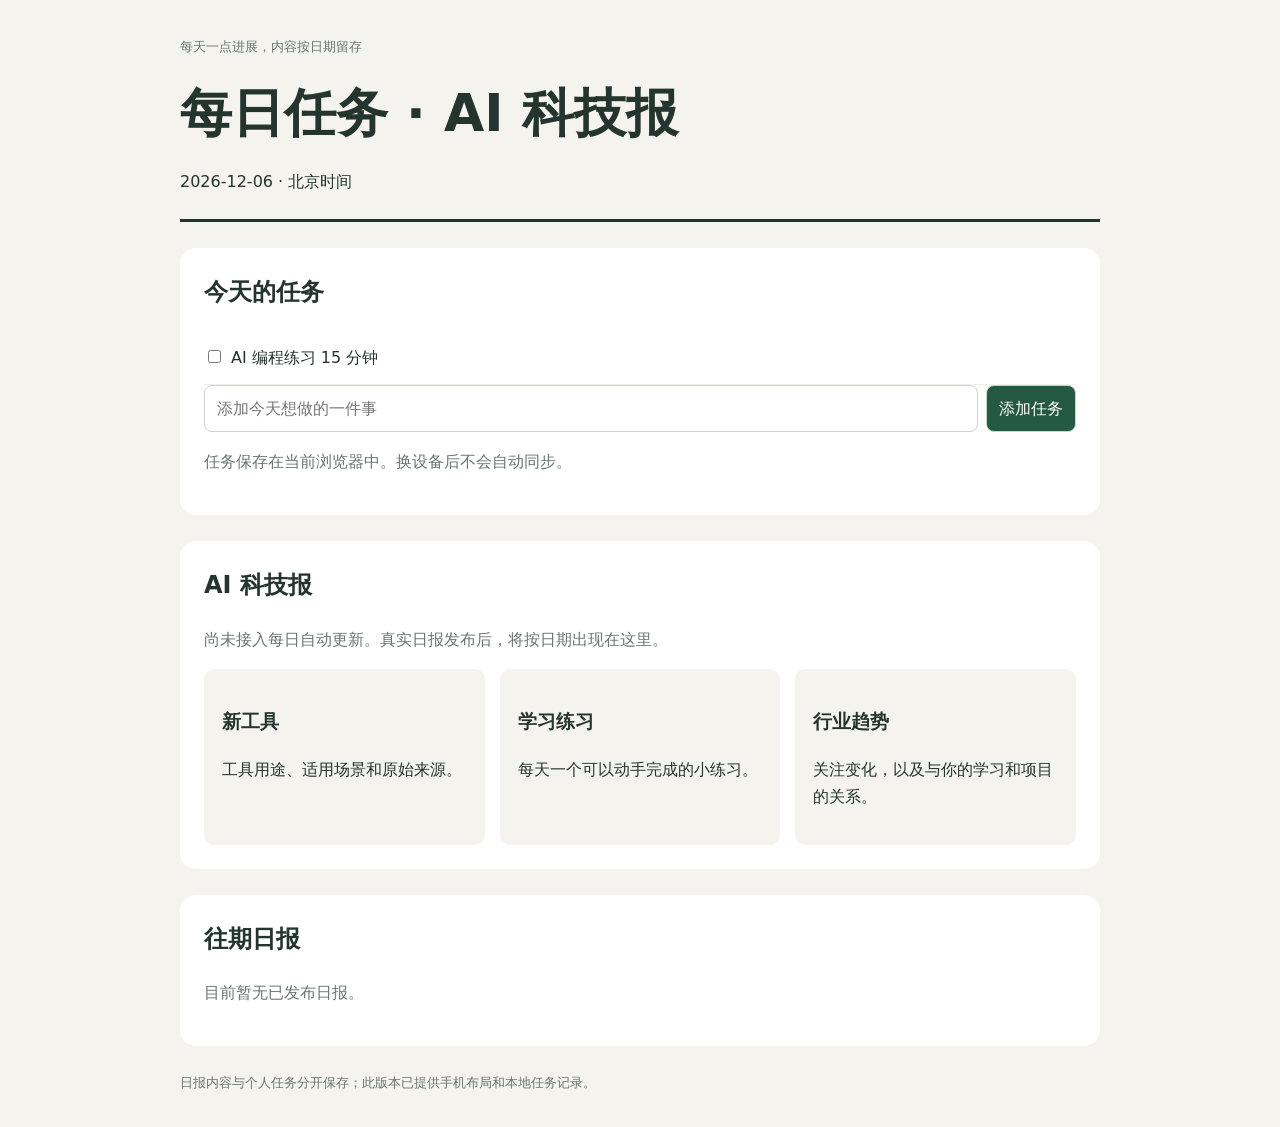
==== index.html @ af681409 "Initialize mobile daily tasks and AI digest homepage" ====
<!doctype html>
<html lang="zh-CN"><head><meta charset="utf-8"><meta name="viewport" content="width=device-width,initial-scale=1"><title>每日任务 · AI 科技报</title><style>
*{box-sizing:border-box}body{margin:0;background:#f5f3ed;color:#24342f;font:16px/1.7 system-ui,sans-serif}main{max-width:960px;margin:auto;padding:32px 20px}header{border-bottom:3px solid #24342f;padding-bottom:24px}h1{font-size:clamp(30px,6vw,52px);margin:10px 0}small,.muted{color:#68776f}section{margin:26px 0;background:#fff;padding:24px;border-radius:16px}h2{margin-top:0}button,input,select{font:inherit;padding:9px 12px;border:1px solid #cbd4cd;border-radius:8px}button{cursor:pointer;background:#245943;color:white}form{display:flex;gap:8px;flex-wrap:wrap}form input{flex:1;min-width:160px}label{display:block;padding:12px 0;border-bottom:1px solid #edf0eb}label input{margin-right:10px}a{color:#245943}.done{text-decoration:line-through;color:#829087}.columns{display:grid;grid-template-columns:repeat(3,1fr);gap:15px}.columns article{background:#f5f3ed;padding:18px;border-radius:10px}@media(max-width:650px){.columns{grid-template-columns:1fr}section{padding:18px}}footer{font-size:13px;color:#68776f}</style></head>
<body><main><header><small>每天一点进展，内容按日期留存</small><h1>每日任务 · AI 科技报</h1><div id="today"></div></header>
<section><h2>今天的任务</h2><div id="tasks"></div><form id="add"><input id="task" aria-label="新任务" placeholder="添加今天想做的一件事" required maxlength="120"><button>添加任务</button></form><p class="muted">任务保存在当前浏览器中。换设备后不会自动同步。</p></section>
<section><h2>AI 科技报</h2><p class="muted">尚未接入每日自动更新。真实日报发布后，将按日期出现在这里。</p><div class="columns"><article><h3>新工具</h3><p>工具用途、适用场景和原始来源。</p></article><article><h3>学习练习</h3><p>每天一个可以动手完成的小练习。</p></article><article><h3>行业趋势</h3><p>关注变化，以及与你的学习和项目的关系。</p></article></div></section>
<section><h2>往期日报</h2><p class="muted">目前暂无已发布日报。</p></section><footer>日报内容与个人任务分开保存；此版本已提供手机布局和本地任务记录。</footer></main>
<script>
const day=new Intl.DateTimeFormat('sv-SE',{timeZone:'Asia/Shanghai'}).format(new Date());
document.getElementById('today').textContent=day+' · 北京时间';
const key='daily-tasks:'+day;let tasks;
try{tasks=JSON.parse(localStorage.getItem(key))}catch(e){}
if(!Array.isArray(tasks))tasks=[{text:'AI 编程练习 15 分钟',done:false}];
function save(){localStorage.setItem(key,JSON.stringify(tasks))}
function render(){const box=document.getElementById('tasks');box.replaceChildren();tasks.forEach((t,i)=>{const label=document.createElement('label'),check=document.createElement('input'),span=document.createElement('span');check.type='checkbox';check.checked=t.done;span.textContent=t.text;if(t.done)span.className='done';check.addEventListener('change',()=>{tasks[i].done=check.checked;save();render()});label.append(check,span);box.append(label)})}
document.getElementById('add').addEventListener('submit',e=>{e.preventDefault();const input=document.getElementById('task'),text=input.value.trim();if(!text)return;tasks.push({text,done:false});save();render();input.value=''});render();
</script></body></html>
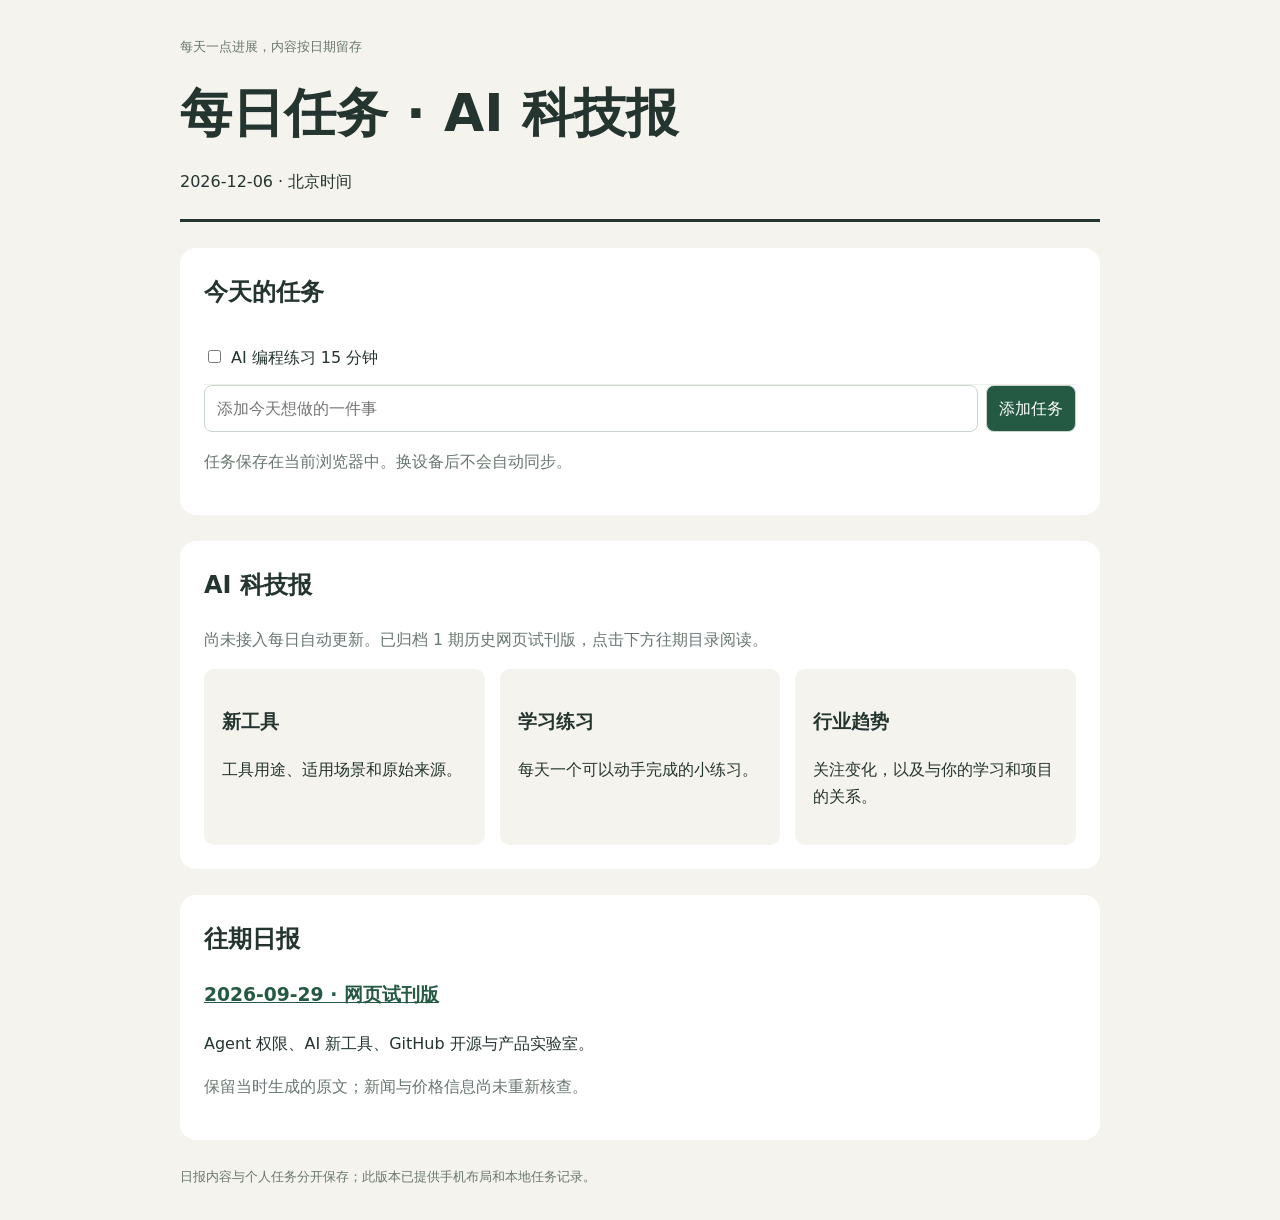
==== commit 6142a4eb: "Link archived newspaper from homepage" ====
--- a/index.html
+++ b/index.html
@@ -3,8 +3,8 @@
 *{box-sizing:border-box}body{margin:0;background:#f5f3ed;color:#24342f;font:16px/1.7 system-ui,sans-serif}main{max-width:960px;margin:auto;padding:32px 20px}header{border-bottom:3px solid #24342f;padding-bottom:24px}h1{font-size:clamp(30px,6vw,52px);margin:10px 0}small,.muted{color:#68776f}section{margin:26px 0;background:#fff;padding:24px;border-radius:16px}h2{margin-top:0}button,input,select{font:inherit;padding:9px 12px;border:1px solid #cbd4cd;border-radius:8px}button{cursor:pointer;background:#245943;color:white}form{display:flex;gap:8px;flex-wrap:wrap}form input{flex:1;min-width:160px}label{display:block;padding:12px 0;border-bottom:1px solid #edf0eb}label input{margin-right:10px}a{color:#245943}.done{text-decoration:line-through;color:#829087}.columns{display:grid;grid-template-columns:repeat(3,1fr);gap:15px}.columns article{background:#f5f3ed;padding:18px;border-radius:10px}@media(max-width:650px){.columns{grid-template-columns:1fr}section{padding:18px}}footer{font-size:13px;color:#68776f}</style></head>
 <body><main><header><small>每天一点进展，内容按日期留存</small><h1>每日任务 · AI 科技报</h1><div id="today"></div></header>
 <section><h2>今天的任务</h2><div id="tasks"></div><form id="add"><input id="task" aria-label="新任务" placeholder="添加今天想做的一件事" required maxlength="120"><button>添加任务</button></form><p class="muted">任务保存在当前浏览器中。换设备后不会自动同步。</p></section>
-<section><h2>AI 科技报</h2><p class="muted">尚未接入每日自动更新。真实日报发布后，将按日期出现在这里。</p><div class="columns"><article><h3>新工具</h3><p>工具用途、适用场景和原始来源。</p></article><article><h3>学习练习</h3><p>每天一个可以动手完成的小练习。</p></article><article><h3>行业趋势</h3><p>关注变化，以及与你的学习和项目的关系。</p></article></div></section>
-<section><h2>往期日报</h2><p class="muted">目前暂无已发布日报。</p></section><footer>日报内容与个人任务分开保存；此版本已提供手机布局和本地任务记录。</footer></main>
+<section><h2>AI 科技报</h2><p class="muted">尚未接入每日自动更新。已归档 1 期历史网页试刊版，点击下方往期目录阅读。</p><div class="columns"><article><h3>新工具</h3><p>工具用途、适用场景和原始来源。</p></article><article><h3>学习练习</h3><p>每天一个可以动手完成的小练习。</p></article><article><h3>行业趋势</h3><p>关注变化，以及与你的学习和项目的关系。</p></article></div></section>
+<section><h2>往期日报</h2><article><h3><a href="archive/2026-09-29.html">2026-09-29 · 网页试刊版</a></h3><p>Agent 权限、AI 新工具、GitHub 开源与产品实验室。</p><p class="muted">保留当时生成的原文；新闻与价格信息尚未重新核查。</p></article></section><footer>日报内容与个人任务分开保存；此版本已提供手机布局和本地任务记录。</footer></main>
 <script>
 const day=new Intl.DateTimeFormat('sv-SE',{timeZone:'Asia/Shanghai'}).format(new Date());
 document.getElementById('today').textContent=day+' · 北京时间';
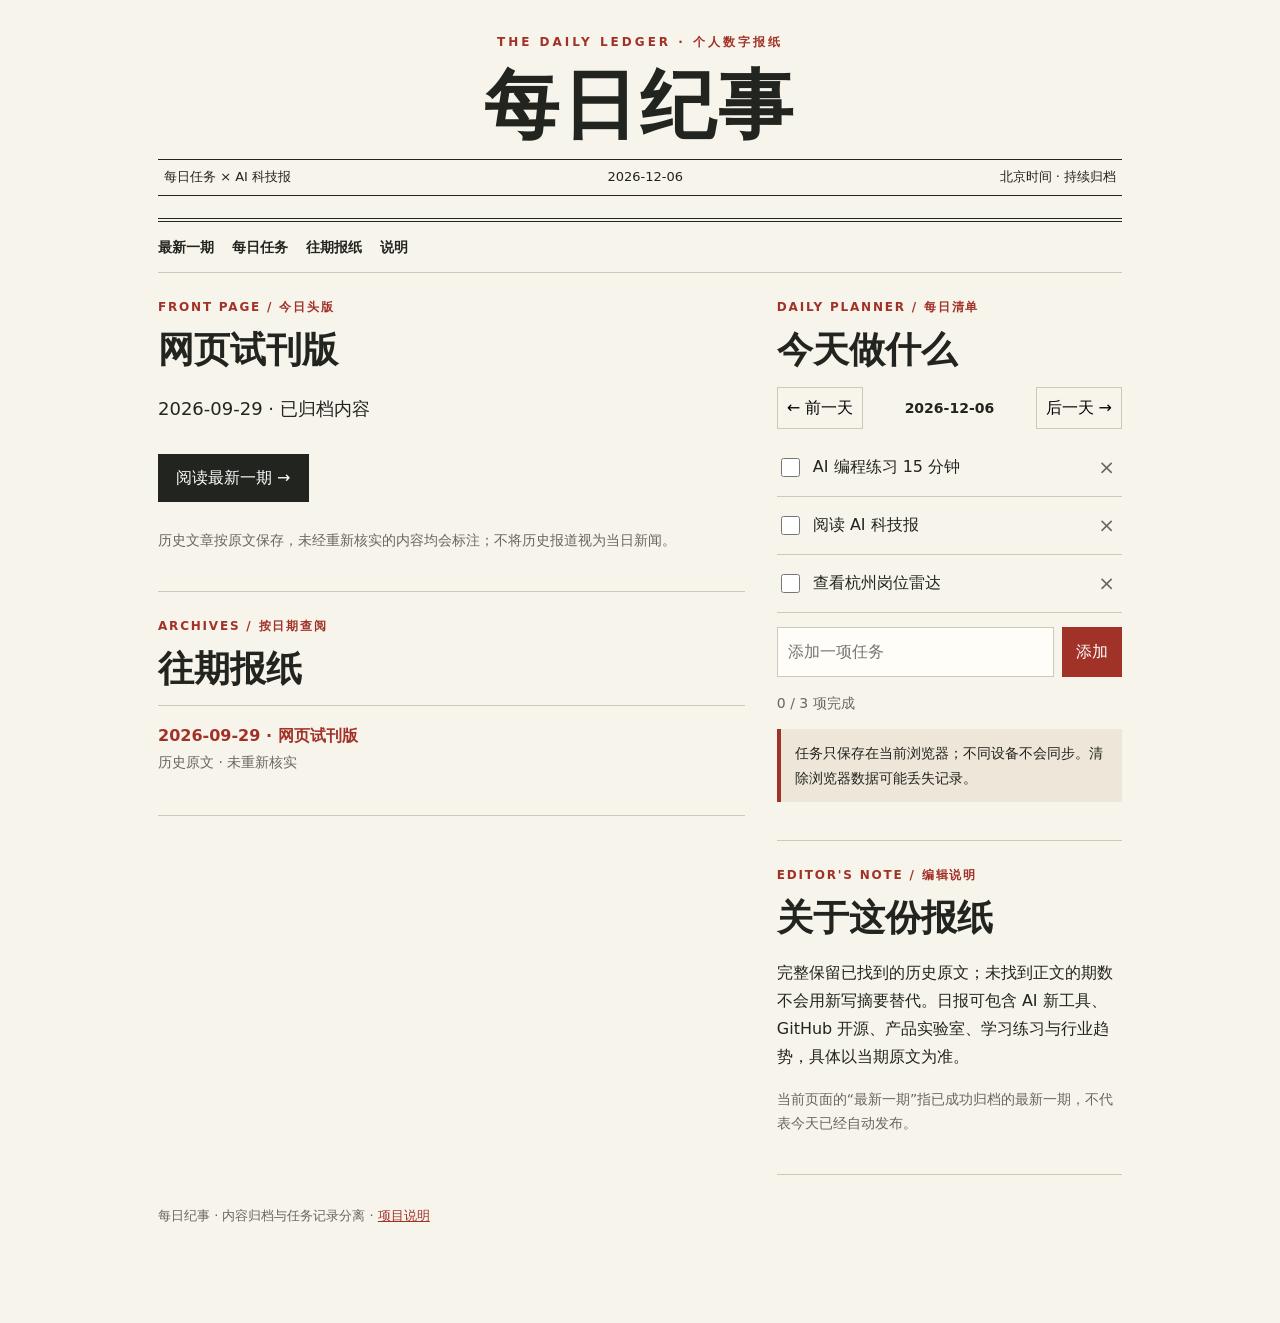
==== commit bd1c7e80: "Redesign mobile newspaper homepage with dynamic archive and daily tasks" ====
--- a/index.html
+++ b/index.html
@@ -1,17 +1,36 @@
 <!doctype html>
-<html lang="zh-CN"><head><meta charset="utf-8"><meta name="viewport" content="width=device-width,initial-scale=1"><title>每日任务 · AI 科技报</title><style>
-*{box-sizing:border-box}body{margin:0;background:#f5f3ed;color:#24342f;font:16px/1.7 system-ui,sans-serif}main{max-width:960px;margin:auto;padding:32px 20px}header{border-bottom:3px solid #24342f;padding-bottom:24px}h1{font-size:clamp(30px,6vw,52px);margin:10px 0}small,.muted{color:#68776f}section{margin:26px 0;background:#fff;padding:24px;border-radius:16px}h2{margin-top:0}button,input,select{font:inherit;padding:9px 12px;border:1px solid #cbd4cd;border-radius:8px}button{cursor:pointer;background:#245943;color:white}form{display:flex;gap:8px;flex-wrap:wrap}form input{flex:1;min-width:160px}label{display:block;padding:12px 0;border-bottom:1px solid #edf0eb}label input{margin-right:10px}a{color:#245943}.done{text-decoration:line-through;color:#829087}.columns{display:grid;grid-template-columns:repeat(3,1fr);gap:15px}.columns article{background:#f5f3ed;padding:18px;border-radius:10px}@media(max-width:650px){.columns{grid-template-columns:1fr}section{padding:18px}}footer{font-size:13px;color:#68776f}</style></head>
-<body><main><header><small>每天一点进展，内容按日期留存</small><h1>每日任务 · AI 科技报</h1><div id="today"></div></header>
-<section><h2>今天的任务</h2><div id="tasks"></div><form id="add"><input id="task" aria-label="新任务" placeholder="添加今天想做的一件事" required maxlength="120"><button>添加任务</button></form><p class="muted">任务保存在当前浏览器中。换设备后不会自动同步。</p></section>
-<section><h2>AI 科技报</h2><p class="muted">尚未接入每日自动更新。已归档 1 期历史网页试刊版，点击下方往期目录阅读。</p><div class="columns"><article><h3>新工具</h3><p>工具用途、适用场景和原始来源。</p></article><article><h3>学习练习</h3><p>每天一个可以动手完成的小练习。</p></article><article><h3>行业趋势</h3><p>关注变化，以及与你的学习和项目的关系。</p></article></div></section>
-<section><h2>往期日报</h2><article><h3><a href="archive/2026-09-29.html">2026-09-29 · 网页试刊版</a></h3><p>Agent 权限、AI 新工具、GitHub 开源与产品实验室。</p><p class="muted">保留当时生成的原文；新闻与价格信息尚未重新核查。</p></article></section><footer>日报内容与个人任务分开保存；此版本已提供手机布局和本地任务记录。</footer></main>
-<script>
-const day=new Intl.DateTimeFormat('sv-SE',{timeZone:'Asia/Shanghai'}).format(new Date());
-document.getElementById('today').textContent=day+' · 北京时间';
-const key='daily-tasks:'+day;let tasks;
-try{tasks=JSON.parse(localStorage.getItem(key))}catch(e){}
-if(!Array.isArray(tasks))tasks=[{text:'AI 编程练习 15 分钟',done:false}];
-function save(){localStorage.setItem(key,JSON.stringify(tasks))}
-function render(){const box=document.getElementById('tasks');box.replaceChildren();tasks.forEach((t,i)=>{const label=document.createElement('label'),check=document.createElement('input'),span=document.createElement('span');check.type='checkbox';check.checked=t.done;span.textContent=t.text;if(t.done)span.className='done';check.addEventListener('change',()=>{tasks[i].done=check.checked;save();render()});label.append(check,span);box.append(label)})}
-document.getElementById('add').addEventListener('submit',e=>{e.preventDefault();const input=document.getElementById('task'),text=input.value.trim();if(!text)return;tasks.push({text,done:false});save();render();input.value=''});render();
+<html lang="zh-CN"><head><meta charset="utf-8"><meta name="viewport" content="width=device-width,initial-scale=1">
+<meta name="theme-color" content="#f4f0e6"><title>每日纪事｜任务与 AI 科技报</title>
+<style>
+:root{--paper:#f7f4ec;--ink:#22241f;--red:#a13228;--line:#cfc8b9;--sub:#68665d}
+*{box-sizing:border-box}html{scroll-behavior:smooth}body{margin:0;background:var(--paper);color:var(--ink);font:16px/1.75 system-ui,"Microsoft YaHei",sans-serif}a{color:var(--red)}button,input{font:inherit}button{cursor:pointer}main{max-width:1000px;margin:auto;padding:0 18px 65px}
+header{text-align:center;border-bottom:4px double var(--ink);padding:32px 0 22px}.eyebrow{font-size:12px;letter-spacing:.25em;color:var(--red);font-weight:700}.mast{font:700 clamp(40px,8vw,75px)/1.2 Georgia,"Noto Serif SC",serif;letter-spacing:.04em;margin:8px 0}.dateline{border-top:1px solid var(--ink);border-bottom:1px solid var(--ink);padding:6px;font-size:13px;display:flex;justify-content:space-between;gap:10px;flex-wrap:wrap}
+nav{display:flex;gap:18px;overflow-x:auto;white-space:nowrap;border-bottom:1px solid var(--line);padding:13px 0}nav a{text-decoration:none;color:var(--ink);font-size:14px;font-weight:700}
+.grid{display:grid;grid-template-columns:minmax(0,1.7fr) minmax(260px,1fr);gap:32px}.section{padding:24px 0;border-bottom:1px solid var(--line)}.tag{color:var(--red);font-size:12px;letter-spacing:.15em;font-weight:800}h2{font:700 clamp(26px,4vw,36px)/1.35 Georgia,"Noto Serif SC",serif;margin:8px 0 12px}h3{margin:10px 0 5px}.muted{color:var(--sub);font-size:14px}.lead{font-size:18px}.hero-link{display:inline-block;background:var(--ink);color:white;padding:10px 18px;text-decoration:none;margin:12px 0}.issue{padding:16px 0;border-top:1px solid var(--line)}.issue a{font-weight:700;text-decoration:none}.badge{display:inline-block;font-size:12px;border:1px solid var(--line);padding:2px 8px;margin:5px 0}.note{background:#eee6d8;border-left:4px solid var(--red);padding:12px 14px;font-size:14px}
+.taskrow{display:flex;align-items:center;gap:10px;padding:11px 0;border-bottom:1px solid var(--line)}.taskrow input{width:19px;height:19px;accent-color:var(--red)}.taskrow span{flex:1}.done{text-decoration:line-through;color:var(--sub)}.delete{border:0;background:transparent;color:var(--sub);font-size:20px;padding:0 7px}
+form{display:flex;gap:8px;margin-top:14px}form input{min-width:0;flex:1;padding:10px;background:#fffdf8;border:1px solid var(--line)}form button{background:var(--red);color:#fff;border:0;padding:9px 14px}
+.daybar{display:flex;align-items:center;justify-content:space-between;gap:10px;margin:10px 0}.daybar button{background:transparent;border:1px solid var(--line);padding:6px 9px}.daybar strong{font-size:14px}.archive-list{max-height:580px;overflow:auto}
+footer{padding:30px 0;color:var(--sub);font-size:13px}
+@media(max-width:720px){.grid{grid-template-columns:1fr;gap:0}header{padding-top:22px}.mast{font-size:44px}.dateline{font-size:12px}.section{padding:20px 0}.lead{font-size:16px}}
+</style></head><body><main>
+<header><div class="eyebrow">THE DAILY LEDGER · 个人数字报纸</div><h1 class="mast">每日纪事</h1><div class="dateline"><span>每日任务 × AI 科技报</span><span id="today"></span><span>北京时间 · 持续归档</span></div></header>
+<nav aria-label="栏目"><a href="#latest">最新一期</a><a href="#tasks-section">每日任务</a><a href="#archive">往期报纸</a><a href="#about">说明</a></nav>
+<div class="grid"><div>
+<section class="section" id="latest"><div class="tag">FRONT PAGE / 今日头版</div><h2 id="latest-title">正在读取往期目录…</h2><p id="latest-desc" class="lead"></p><a id="latest-link" class="hero-link" href="archive/2026-09-29.html">阅读最新一期 →</a><p class="muted">历史文章按原文保存，未经重新核实的内容均会标注；不将历史报道视为当日新闻。</p></section>
+<section class="section" id="archive"><div class="tag">ARCHIVES / 按日期查阅</div><h2>往期报纸</h2><div id="issues" class="archive-list" aria-live="polite">读取中…</div></section>
+</div><aside>
+<section class="section" id="tasks-section"><div class="tag">DAILY PLANNER / 每日清单</div><h2>今天做什么</h2><div class="daybar"><button id="prev" aria-label="前一天">← 前一天</button><strong id="selected-day"></strong><button id="next" aria-label="后一天">后一天 →</button></div><div id="tasks"></div><form id="add"><input id="task" placeholder="添加一项任务" aria-label="新任务" maxlength="120" required><button>添加</button></form><p class="muted" id="count"></p><p class="note">任务只保存在当前浏览器；不同设备不会同步。清除浏览器数据可能丢失记录。</p></section>
+<section class="section" id="about"><div class="tag">EDITOR'S NOTE / 编辑说明</div><h2>关于这份报纸</h2><p>完整保留已找到的历史原文；未找到正文的期数不会用新写摘要替代。日报可包含 AI 新工具、GitHub 开源、产品实验室、学习练习与行业趋势，具体以当期原文为准。</p><p class="muted">当前页面的“最新一期”指已成功归档的最新一期，不代表今天已经自动发布。</p></section>
+</aside></div><footer>每日纪事 · 内容归档与任务记录分离 · <a href="README.md">项目说明</a></footer>
+</main><script>
+const tz='Asia/Shanghai',today=new Intl.DateTimeFormat('sv-SE',{timeZone:tz,year:'numeric',month:'2-digit',day:'2-digit'}).format(new Date());document.getElementById('today').textContent=today;
+let selected=today,tasks=[];
+const el=id=>document.getElementById(id);
+function shiftDay(date,delta){const d=new Date(date+'T12:00:00Z');d.setUTCDate(d.getUTCDate()+delta);return d.toISOString().slice(0,10)}
+function load(){try{const v=JSON.parse(localStorage.getItem('daily-tasks:'+selected));tasks=Array.isArray(v)?v:[]}catch{tasks=[]}if(!tasks.length&&!localStorage.getItem('daily-tasks:'+selected)&&selected===today)tasks=[{text:'AI 编程练习 15 分钟',done:false},{text:'阅读 AI 科技报',done:false},{text:'查看杭州岗位雷达',done:false}]}
+function save(){try{localStorage.setItem('daily-tasks:'+selected,JSON.stringify(tasks))}catch(e){alert('保存失败，请检查浏览器存储设置')}}
+function render(){el('selected-day').textContent=selected;const box=el('tasks');box.replaceChildren();tasks.forEach((t,i)=>{const label=document.createElement('label');label.className='taskrow';const check=document.createElement('input');check.type='checkbox';check.checked=!!t.done;const span=document.createElement('span');span.textContent=t.text;if(t.done)span.className='done';check.addEventListener('change',()=>{tasks[i].done=check.checked;save();render()});const del=document.createElement('button');del.className='delete';del.type='button';del.textContent='×';del.setAttribute('aria-label','删除'+t.text);del.onclick=()=>{tasks.splice(i,1);save();render()};label.append(check,span,del);box.append(label)});el('count').textContent=tasks.filter(t=>t.done).length+' / '+tasks.length+' 项完成'}
+el('prev').onclick=()=>{selected=shiftDay(selected,-1);load();render()};el('next').onclick=()=>{selected=shiftDay(selected,1);load();render()};el('add').onsubmit=e=>{e.preventDefault();const text=el('task').value.trim();if(!text)return;tasks.push({text,done:false});save();render();el('task').value=''};load();render();
+async function issues(){try{const res=await fetch('archive/index.json?ts='+Date.now(),{cache:'no-store'});if(!res.ok)throw Error('HTTP '+res.status);const data=await res.json();if(!Array.isArray(data))throw Error('目录格式错误');data.sort((a,b)=>b.date.localeCompare(a.date));const box=el('issues');box.replaceChildren();if(!data.length){box.textContent='暂无已核实的归档文件';return}data.forEach(item=>{if(!/^archive\/[\w./-]+\.html$/.test(item.path))return;const article=document.createElement('article');article.className='issue';const a=document.createElement('a');a.href=item.path;a.textContent=item.date+' · '+(item.issue?'第'+item.issue+'期 · ':'')+item.title;const div=document.createElement('div');div.className='muted';div.textContent=item.status==='historical-unverified'?'历史原文 · 未重新核实':item.status||'归档';article.append(a,div);box.append(article)});const first=data[0];el('latest-title').textContent=first.title;el('latest-desc').textContent=first.date+(first.issue?' · 第'+first.issue+'期':'')+' · 已归档内容';el('latest-link').href=first.path}catch(e){el('issues').textContent='目录暂时无法加载：'+e.message;el('latest-title').textContent='历史目录暂不可用';el('latest-desc').textContent='可先阅读已保存的 2026-09-29 试刊版'}}
+issues();
 </script></body></html>
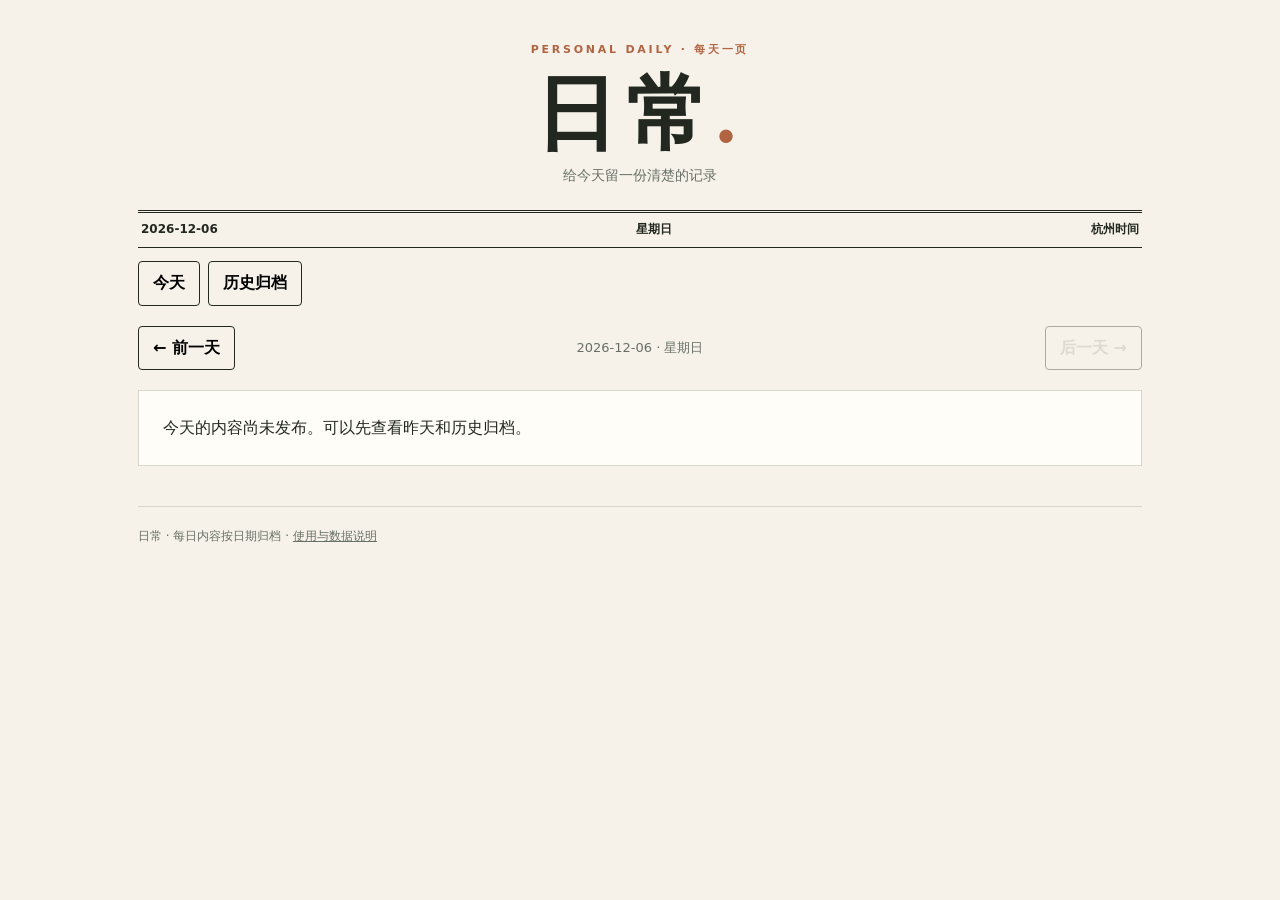
==== commit 94fea801: "Build personal daily site and automated publishing" ====
--- a/index.html
+++ b/index.html
@@ -1,36 +1,13 @@
 <!doctype html>
-<html lang="zh-CN"><head><meta charset="utf-8"><meta name="viewport" content="width=device-width,initial-scale=1">
-<meta name="theme-color" content="#f4f0e6"><title>每日纪事｜任务与 AI 科技报</title>
-<style>
-:root{--paper:#f7f4ec;--ink:#22241f;--red:#a13228;--line:#cfc8b9;--sub:#68665d}
-*{box-sizing:border-box}html{scroll-behavior:smooth}body{margin:0;background:var(--paper);color:var(--ink);font:16px/1.75 system-ui,"Microsoft YaHei",sans-serif}a{color:var(--red)}button,input{font:inherit}button{cursor:pointer}main{max-width:1000px;margin:auto;padding:0 18px 65px}
-header{text-align:center;border-bottom:4px double var(--ink);padding:32px 0 22px}.eyebrow{font-size:12px;letter-spacing:.25em;color:var(--red);font-weight:700}.mast{font:700 clamp(40px,8vw,75px)/1.2 Georgia,"Noto Serif SC",serif;letter-spacing:.04em;margin:8px 0}.dateline{border-top:1px solid var(--ink);border-bottom:1px solid var(--ink);padding:6px;font-size:13px;display:flex;justify-content:space-between;gap:10px;flex-wrap:wrap}
-nav{display:flex;gap:18px;overflow-x:auto;white-space:nowrap;border-bottom:1px solid var(--line);padding:13px 0}nav a{text-decoration:none;color:var(--ink);font-size:14px;font-weight:700}
-.grid{display:grid;grid-template-columns:minmax(0,1.7fr) minmax(260px,1fr);gap:32px}.section{padding:24px 0;border-bottom:1px solid var(--line)}.tag{color:var(--red);font-size:12px;letter-spacing:.15em;font-weight:800}h2{font:700 clamp(26px,4vw,36px)/1.35 Georgia,"Noto Serif SC",serif;margin:8px 0 12px}h3{margin:10px 0 5px}.muted{color:var(--sub);font-size:14px}.lead{font-size:18px}.hero-link{display:inline-block;background:var(--ink);color:white;padding:10px 18px;text-decoration:none;margin:12px 0}.issue{padding:16px 0;border-top:1px solid var(--line)}.issue a{font-weight:700;text-decoration:none}.badge{display:inline-block;font-size:12px;border:1px solid var(--line);padding:2px 8px;margin:5px 0}.note{background:#eee6d8;border-left:4px solid var(--red);padding:12px 14px;font-size:14px}
-.taskrow{display:flex;align-items:center;gap:10px;padding:11px 0;border-bottom:1px solid var(--line)}.taskrow input{width:19px;height:19px;accent-color:var(--red)}.taskrow span{flex:1}.done{text-decoration:line-through;color:var(--sub)}.delete{border:0;background:transparent;color:var(--sub);font-size:20px;padding:0 7px}
-form{display:flex;gap:8px;margin-top:14px}form input{min-width:0;flex:1;padding:10px;background:#fffdf8;border:1px solid var(--line)}form button{background:var(--red);color:#fff;border:0;padding:9px 14px}
-.daybar{display:flex;align-items:center;justify-content:space-between;gap:10px;margin:10px 0}.daybar button{background:transparent;border:1px solid var(--line);padding:6px 9px}.daybar strong{font-size:14px}.archive-list{max-height:580px;overflow:auto}
-footer{padding:30px 0;color:var(--sub);font-size:13px}
-@media(max-width:720px){.grid{grid-template-columns:1fr;gap:0}header{padding-top:22px}.mast{font-size:44px}.dateline{font-size:12px}.section{padding:20px 0}.lead{font-size:16px}}
-</style></head><body><main>
-<header><div class="eyebrow">THE DAILY LEDGER · 个人数字报纸</div><h1 class="mast">每日纪事</h1><div class="dateline"><span>每日任务 × AI 科技报</span><span id="today"></span><span>北京时间 · 持续归档</span></div></header>
-<nav aria-label="栏目"><a href="#latest">最新一期</a><a href="#tasks-section">每日任务</a><a href="#archive">往期报纸</a><a href="#about">说明</a></nav>
-<div class="grid"><div>
-<section class="section" id="latest"><div class="tag">FRONT PAGE / 今日头版</div><h2 id="latest-title">正在读取往期目录…</h2><p id="latest-desc" class="lead"></p><a id="latest-link" class="hero-link" href="archive/2026-09-29.html">阅读最新一期 →</a><p class="muted">历史文章按原文保存，未经重新核实的内容均会标注；不将历史报道视为当日新闻。</p></section>
-<section class="section" id="archive"><div class="tag">ARCHIVES / 按日期查阅</div><h2>往期报纸</h2><div id="issues" class="archive-list" aria-live="polite">读取中…</div></section>
-</div><aside>
-<section class="section" id="tasks-section"><div class="tag">DAILY PLANNER / 每日清单</div><h2>今天做什么</h2><div class="daybar"><button id="prev" aria-label="前一天">← 前一天</button><strong id="selected-day"></strong><button id="next" aria-label="后一天">后一天 →</button></div><div id="tasks"></div><form id="add"><input id="task" placeholder="添加一项任务" aria-label="新任务" maxlength="120" required><button>添加</button></form><p class="muted" id="count"></p><p class="note">任务只保存在当前浏览器；不同设备不会同步。清除浏览器数据可能丢失记录。</p></section>
-<section class="section" id="about"><div class="tag">EDITOR'S NOTE / 编辑说明</div><h2>关于这份报纸</h2><p>完整保留已找到的历史原文；未找到正文的期数不会用新写摘要替代。日报可包含 AI 新工具、GitHub 开源、产品实验室、学习练习与行业趋势，具体以当期原文为准。</p><p class="muted">当前页面的“最新一期”指已成功归档的最新一期，不代表今天已经自动发布。</p></section>
-</aside></div><footer>每日纪事 · 内容归档与任务记录分离 · <a href="README.md">项目说明</a></footer>
-</main><script>
-const tz='Asia/Shanghai',today=new Intl.DateTimeFormat('sv-SE',{timeZone:tz,year:'numeric',month:'2-digit',day:'2-digit'}).format(new Date());document.getElementById('today').textContent=today;
-let selected=today,tasks=[];
-const el=id=>document.getElementById(id);
-function shiftDay(date,delta){const d=new Date(date+'T12:00:00Z');d.setUTCDate(d.getUTCDate()+delta);return d.toISOString().slice(0,10)}
-function load(){try{const v=JSON.parse(localStorage.getItem('daily-tasks:'+selected));tasks=Array.isArray(v)?v:[]}catch{tasks=[]}if(!tasks.length&&!localStorage.getItem('daily-tasks:'+selected)&&selected===today)tasks=[{text:'AI 编程练习 15 分钟',done:false},{text:'阅读 AI 科技报',done:false},{text:'查看杭州岗位雷达',done:false}]}
-function save(){try{localStorage.setItem('daily-tasks:'+selected,JSON.stringify(tasks))}catch(e){alert('保存失败，请检查浏览器存储设置')}}
-function render(){el('selected-day').textContent=selected;const box=el('tasks');box.replaceChildren();tasks.forEach((t,i)=>{const label=document.createElement('label');label.className='taskrow';const check=document.createElement('input');check.type='checkbox';check.checked=!!t.done;const span=document.createElement('span');span.textContent=t.text;if(t.done)span.className='done';check.addEventListener('change',()=>{tasks[i].done=check.checked;save();render()});const del=document.createElement('button');del.className='delete';del.type='button';del.textContent='×';del.setAttribute('aria-label','删除'+t.text);del.onclick=()=>{tasks.splice(i,1);save();render()};label.append(check,span,del);box.append(label)});el('count').textContent=tasks.filter(t=>t.done).length+' / '+tasks.length+' 项完成'}
-el('prev').onclick=()=>{selected=shiftDay(selected,-1);load();render()};el('next').onclick=()=>{selected=shiftDay(selected,1);load();render()};el('add').onsubmit=e=>{e.preventDefault();const text=el('task').value.trim();if(!text)return;tasks.push({text,done:false});save();render();el('task').value=''};load();render();
-async function issues(){try{const res=await fetch('archive/index.json?ts='+Date.now(),{cache:'no-store'});if(!res.ok)throw Error('HTTP '+res.status);const data=await res.json();if(!Array.isArray(data))throw Error('目录格式错误');data.sort((a,b)=>b.date.localeCompare(a.date));const box=el('issues');box.replaceChildren();if(!data.length){box.textContent='暂无已核实的归档文件';return}data.forEach(item=>{if(!/^archive\/[\w./-]+\.html$/.test(item.path))return;const article=document.createElement('article');article.className='issue';const a=document.createElement('a');a.href=item.path;a.textContent=item.date+' · '+(item.issue?'第'+item.issue+'期 · ':'')+item.title;const div=document.createElement('div');div.className='muted';div.textContent=item.status==='historical-unverified'?'历史原文 · 未重新核实':item.status||'归档';article.append(a,div);box.append(article)});const first=data[0];el('latest-title').textContent=first.title;el('latest-desc').textContent=first.date+(first.issue?' · 第'+first.issue+'期':'')+' · 已归档内容';el('latest-link').href=first.path}catch(e){el('issues').textContent='目录暂时无法加载：'+e.message;el('latest-title').textContent='历史目录暂不可用';el('latest-desc').textContent='可先阅读已保存的 2026-09-29 试刊版'}}
-issues();
-</script></body></html>+<html lang="zh-CN">
+<head>
+<meta charset="utf-8"><meta name="viewport" content="width=device-width,initial-scale=1">
+<meta name="theme-color" content="#f6f2e9"><title>日常｜我的每日数字报</title>
+<link rel="stylesheet" href="styles.css"><script src="task-store.js" defer></script><script src="app.js" defer></script>
+</head>
+<body><div class="shell">
+<header class="masthead"><p class="kicker">PERSONAL DAILY · 每天一页</p><h1>日常<span>.</span></h1><p class="subtitle">给今天留一份清楚的记录</p><div class="edition"><span id="edition-date">加载中</span><span id="edition-day"></span><span>杭州时间</span></div></header>
+<nav class="topnav" aria-label="网站导航"><button id="nav-today">今天</button><button id="nav-history">历史归档</button></nav>
+<main id="main" aria-live="polite"><p>正在打开今天这一页……</p></main>
+<footer>日常 · 每日内容按日期归档 · <a href="README.md">使用与数据说明</a></footer>
+</div></body></html>
--- a/styles.css
+++ b/styles.css
@@ -0,0 +1,3 @@
+:root{--paper:#f6f2e9;--card:#fffdf8;--ink:#222820;--muted:#697067;--line:#d8d6ca;--green:#35735a;--blue:#426b9b;--rust:#b16442;--gold:#ad8b40}
+*{box-sizing:border-box}body{margin:0;background:var(--paper);color:var(--ink);font:16px/1.65 system-ui,"Microsoft YaHei",sans-serif}button,input{font:inherit}button{cursor:pointer}a{color:inherit}button:focus-visible,a:focus-visible,input:focus-visible,summary:focus-visible{outline:3px solid var(--blue);outline-offset:3px}.shell{max-width:1040px;margin:auto;padding:0 18px}.masthead{text-align:center;padding:30px 0 0}.kicker{font-size:11px;letter-spacing:.25em;color:var(--rust);font-weight:800}.masthead h1{font:700 clamp(48px,11vw,82px)/1.1 Georgia,serif;letter-spacing:.1em;margin:8px 0 0}.masthead h1 span{color:var(--rust)}.subtitle{margin:4px 0 23px;color:var(--muted);font-size:14px}.edition{display:flex;justify-content:space-between;gap:8px;border-top:3px double var(--ink);border-bottom:1px solid var(--ink);padding:7px 3px;font-size:12px;font-weight:700}.topnav{display:flex;gap:8px;padding:13px 0 20px}.topnav button,.date-controls button,.task-form button{border:1px solid var(--ink);background:transparent;padding:8px 14px;border-radius:4px;font-weight:700}.topnav button:hover,.date-controls button:hover{background:var(--ink);color:var(--card)}.date-controls{display:flex;justify-content:space-between;align-items:center;gap:8px;margin:0 0 20px}.date-controls span{font-size:13px;color:var(--muted);text-align:center}.date-controls button:disabled{opacity:.35;cursor:not-allowed}.intro{border-left:4px solid var(--rust);padding:3px 0 3px 14px;margin:0 0 24px}.intro h2{font:700 clamp(28px,6vw,42px)/1.2 Georgia,serif;margin:0 0 5px}.intro p{margin:0;color:var(--muted)}.cards{display:grid;grid-template-columns:repeat(2,minmax(0,1fr));gap:16px}.card{background:var(--card);border:1px solid var(--line);border-top:4px solid var(--ink);border-radius:4px;padding:20px;box-shadow:0 5px 20px #524b3310}.card.tasks{border-top-color:var(--gold)}.card.coding{border-top-color:var(--green)}.card.news{border-top-color:var(--blue)}.card.jobs{border-top-color:var(--rust)}.card-label{font-size:11px;letter-spacing:.14em;font-weight:800;color:var(--muted)}.card h3{font:700 25px/1.3 Georgia,serif;margin:10px 0}.card p{margin:7px 0;color:var(--muted)}.card .summary{color:var(--ink)}.pill{display:inline-block;border:1px solid var(--line);border-radius:30px;padding:2px 9px;font-size:12px;margin:2px 5px 0 0}.card-link{display:inline-block;margin-top:14px;text-decoration:none;font-weight:800;border-bottom:2px solid currentColor;color:var(--green)}.news .card-link{color:var(--blue)}.jobs .card-link{color:var(--rust)}.section-head{margin:12px 0 22px;border-bottom:1px solid var(--ink);padding-bottom:12px}.section-head a{text-decoration:none;color:var(--muted);font-size:13px}.section-head h2{font:700 clamp(31px,7vw,48px)/1.2 Georgia,serif;margin:8px 0}.section-head p{margin:0;color:var(--muted)}.article{max-width:790px;background:var(--card);border:1px solid var(--line);padding:clamp(18px,5vw,45px);margin:auto}.article h3{font:700 23px/1.4 Georgia,serif;margin:30px 0 10px}.article p{margin:10px 0}.article ul{padding-left:23px}.article li{margin:6px 0}.article pre{background:#1f2926;color:#eaf4eb;padding:16px;overflow:auto;border-radius:4px;font:14px/1.55 Consolas,monospace}.article code{overflow-wrap:anywhere}.article details{border:1px solid var(--line);padding:13px 16px;margin:20px 0}.article summary{cursor:pointer;font-weight:800}.source-list{padding-left:20px;overflow-wrap:anywhere}.source-list li{margin-bottom:7px}.story,.job{border-top:1px solid var(--line);padding:22px 0}.story:first-of-type,.job:first-of-type{border-top:0}.story h3,.job h3{margin-top:0}.meta{color:var(--muted);font-size:13px}.rating{color:var(--rust);font-weight:800}.task-list{padding:0;list-style:none}.task-list li{display:flex;align-items:center;gap:10px;border-bottom:1px solid var(--line);padding:10px 0}.task-list label{display:flex;align-items:center;gap:10px;flex:1;min-width:0}.task-list input{width:20px;height:20px;accent-color:var(--green);flex:none}.task-list .done{text-decoration:line-through;color:var(--muted)}.delete-task{background:transparent;border:0;color:var(--muted);font-size:22px;line-height:1;padding:3px 8px}.task-form{display:flex;gap:8px;margin-top:12px}.task-form input{min-width:0;flex:1;border:1px solid var(--line);background:white;padding:10px}.task-form button{background:var(--ink);color:white}.note{background:#ede8dc;border-left:3px solid var(--gold);padding:12px;font-size:13px;color:#59584f;margin-top:15px}.archive-list{display:grid;gap:10px}.archive-item{display:block;text-decoration:none;background:var(--card);border:1px solid var(--line);padding:16px 20px}.archive-item strong{display:block;font:700 22px Georgia,serif}.archive-item span{font-size:13px;color:var(--muted)}.empty{background:var(--card);border:1px solid var(--line);padding:24px}footer{border-top:1px solid var(--line);color:var(--muted);font-size:12px;margin-top:40px;padding:20px 0 40px}
+@media(max-width:680px){.shell{padding:0 14px}.masthead{padding-top:20px}.cards{grid-template-columns:1fr;gap:12px}.card{padding:18px}.date-controls button{padding:8px}.article{padding:19px}.edition{font-size:11px}}
